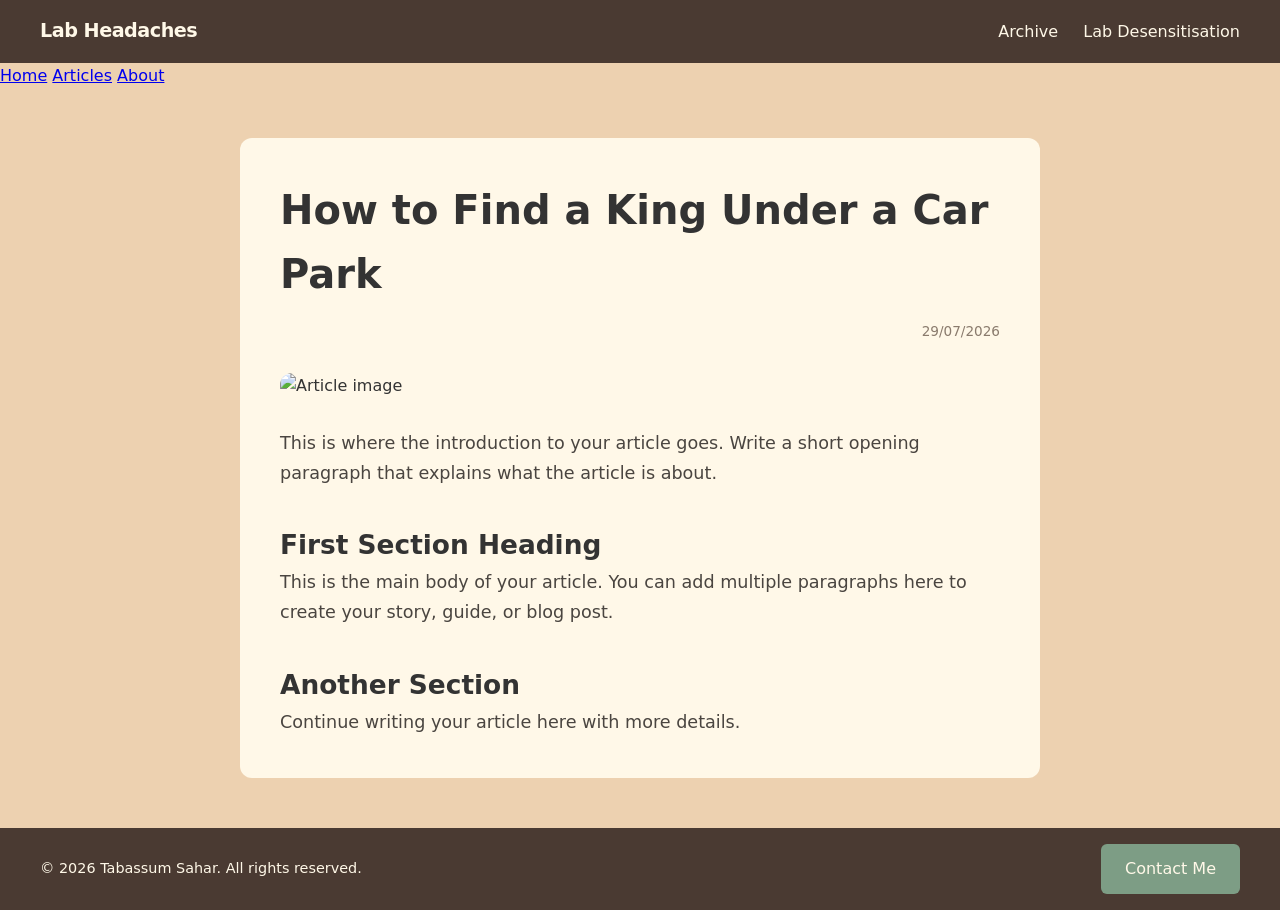
==== king-car-park.html @ c1be3206 "Continued building" ====
<!DOCTYPE html>
<html lang="en">

<!-- ------------------------------------------------------------------------------------ -->
<head>
    <meta charset="UTF-8">
    <meta name="viewport" content="width=device-width, initial-scale=1.0">
    <title>How to Find a King Under a Car Park</title>
    <link rel="stylesheet" href="style.css">
</head>

<!-- ------------------------------------------------------------------------------------ -->
<body>

     <!-- Navigation Bar -->
    <nav class="navbar">
        <a href="index.html" class="logo">Lab Headaches</a>    <!-- makes the logo clickable -->

        <div class="nav-links">    <!-- these point to pages I can create later in the same folder -->
            <a href="archive.html">Archive</a>
            <a href="labdesensitisation.html">Lab Desensitisation</a>
        </div>
    </nav>

    <!-- --------------------------------------- -->
    <header>
        <nav>
            <a href="index.html">Home</a>
            <a href="#">Articles</a>
            <a href="#">About</a>
        </nav>
    </header>

    <!-- --------------------------------------- -->
    <main class="article-page">

        <article>
            <h1>How to Find a King Under a Car Park</h1>
            <p class="article-date">
                29/07/2026
            </p>

            <!-- ------------------- -->
            <img class="article-image" 
                 src="images/king-car-park.jpg" 
                 alt="Article image">

            <!-- ------------------- -->
            <div class="article-text">
                <p>
                    This is where the introduction to your article goes.
                    Write a short opening paragraph that explains what the
                    article is about.
                </p>

                <h2>First Section Heading</h2>
                <p>
                    This is the main body of your article. You can add
                    multiple paragraphs here to create your story, guide,
                    or blog post.
                </p>

                <h2>Another Section</h2>
                <p>
                    Continue writing your article here with more details.
                </p>
            </div>

        </article>

    </main>

    <!-- --------------------------------------- -->
    <footer class="site-footer">
        <p>© 2026 Tabassum Sahar. All rights reserved.</p>
        <a href="https://www.linkedin.com/in/tabassum-sahar/" class="cta-button">Contact Me</a>
    </footer>

<!-- --------------------------------------- -->
</body>
</html>
---- style.css ----
/* ------------------------------------------------------------------------------------ */
/* 1. Global Reset & Fonts */
* {
    margin: 0;
    padding: 0;
    box-sizing: border-box;
    font-family: system-ui, -apple-system, sans-serif;
}

:root {
    --blue: #1B2A4A;
    --cream: #FFF8E8;
    --white: #FFFFFF;
    --paper: #EDD1B0;
    --green: #7D9D85;
    --black: #333333;
    --lblue: #3A86FF;
    --brown: #4A3A32;
}

body {
    background-color: var(--paper);
    color: var(--black);
    line-height: 1.6;
}

/* ------------------------------------------------------------------------------------ */
/* 2. Navigation Bar Styling */
.navbar,
.site-footer {
    background-color: var(--brown);
    color: var(--cream);
}

.navbar {
    display: flex;
    justify-content: space-between;
    align-items: center;
    padding: 16px 40px;
    border-bottom: none;
}

.logo {
    color: var(--cream);
    text-decoration: none;
    font-weight: 700;
    font-size: 1.2rem;
    letter-spacing: -0.5px;
}

.nav-links a {
    text-decoration: none;
    color:var(--cream);
    margin-left: 20px;
    font-weight: 500;
    transition: color 0.2s ease;
}

.nav-links a:hover {
    color: var(--cream);
    opacity: 0.8;
}

/* ------------------------------------------------------------------------------------ */
/* 3. Main Layout Container */
.container {
    max-width: 1200px;
    width: 95%;
    margin: 0 auto;
}

/* ------------------------------------------------------------------------------------ */
/* 4. Text & Button Styling */
.hero h1 {
    font-size: clamp(2.2rem, 5vw, 3rem);
    font-weight: 800;
    margin-bottom: 10px;
    letter-spacing: -1px;
}

.hero {
    padding: 60px 0;
}

.bio {
    font-size: 1.1rem;
    color: var(--black);
    margin-bottom: 40px;
}

.cta-button {
    display: inline-block;
    background-color: var(--green);
    color: var(--cream);
    text-decoration: none;
    padding: 12px 24px;
    border-radius: 6px;
    font-weight: 500;
    transition: background-color 0.2s ease;
}

.cta-button:hover,
.cta-button:focus {
    background-color: #688671;
}

/* ------------------------------------------------------------------------------------ */
/* 5. Header & Footer Layout Styling */

.site-footer {
    display: flex;
    justify-content: space-between;
    align-items: center;
    padding: 16px 40px;
    border-top: none;
    margin-top: auto;
}

.site-footer p {
    color: var(--cream);
    font-size: 0.9rem;
}

/* ------------------------------------------------------------------------------------ */
/* 6. Article Cards */

.articles {
    display: flex;
    gap: 25px;
    margin-top: 40px;
}

.article-card {
    background-color: var(--cream);
    border-radius: 12px;
    overflow: hidden;                   /* makes image also rounded */
    width: 300px;
    text-decoration: none;
    color: var(--black);
    transition: transform 0.2s ease;
}

.article-card:hover {
    transform: translateY(-5px);
}

.article-card img {
    width: 100%;
    height: 180px;
    object-fit: cover;                  /* so image will not stretch */
}

.article-content {
    padding: 20px;
}

.article-content h3 {
    font-size: 1.3rem;
    margin: 0 0 10px;
    color: var(--black);
}

.article-content p {
    margin: 0;
    font-size: 0.95rem;
    color: #6B6258;
    line-height: 1.5;
}

.article-card h3,
.article-card p {
    color: inherit;
}

.article-date {
    display: block;
    text-align: right;
    margin-top: 15px;
    font-size: 0.8rem;
    color: #8A7B6D;
}

/* ------------------------------------------------------------------------------------ */
/* 7. Dividers */

hr {
  border: none;               /* Removes the default ugly browser style */
  height: 1px;               /* Keeps the divider crisp and thin */
  background-color: var(--brown); /* Matches your pale card border color */
  margin: 30px 0;            /* Adds a clean 30px spacing above and below the line */
}

/* ------------------------------------------------------------------------------------ */
/* 8. Article Pages */

.article-page {
    max-width: 800px;
    margin: 50px auto;
    background-color: var(--cream);
    padding: 40px;
    border-radius: 12px;
}

.article-page h1 {
    font-size: 2.5rem;
    color: var(--black);
    margin-bottom: 10px;
}

.article-page .article-date {
    text-align: right;
    margin-bottom: 30px;
    color: #8A7B6D;
    font-size: 0.85rem;
}

.article-image {
    width: 100%;
    border-radius: 12px;
    margin-bottom: 30px;
}

.article-text {
    font-size: 1.1rem;
    line-height: 1.7;
    color: #4A4540;
}

.article-text h2 {
    margin-top: 35px;
    color: var(--black);
}
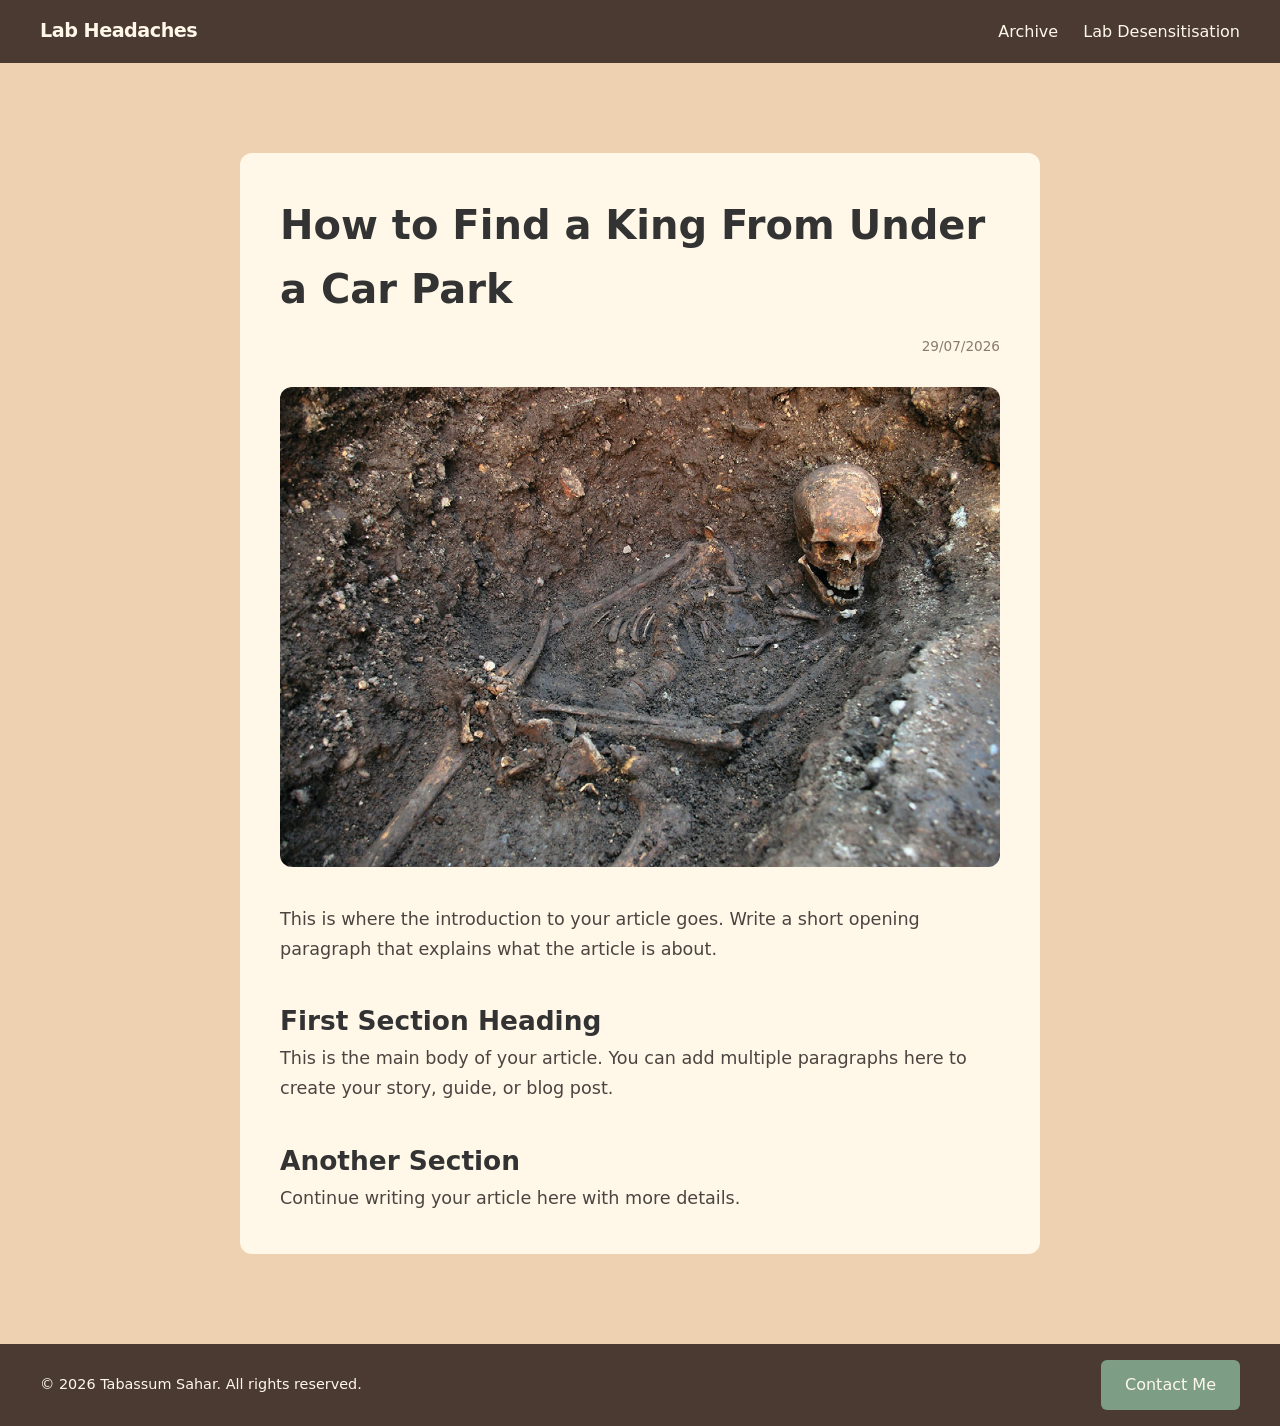
==== commit eb82e144: "Formatting changes" ====
--- a/king-car-park.html
+++ b/king-car-park.html
@@ -5,7 +5,7 @@
 <head>
     <meta charset="UTF-8">
     <meta name="viewport" content="width=device-width, initial-scale=1.0">
-    <title>How to Find a King Under a Car Park</title>
+    <title>How to Find a King From Under a Car Park</title>
     <link rel="stylesheet" href="style.css">
 </head>
 
@@ -23,27 +23,21 @@
     </nav>
 
     <!-- --------------------------------------- -->
-    <header>
-        <nav>
-            <a href="index.html">Home</a>
-            <a href="#">Articles</a>
-            <a href="#">About</a>
-        </nav>
-    </header>
+    <main>
+        <article class="article-page">
 
-    <!-- --------------------------------------- -->
-    <main class="article-page">
-
-        <article>
-            <h1>How to Find a King Under a Car Park</h1>
+            <h1>How to Find a King From Under a Car Park</h1>
             <p class="article-date">
                 29/07/2026
+            </p>
+            <p class="filters-button">
+                
             </p>
 
             <!-- ------------------- -->
             <img class="article-image" 
                  src="images/king-car-park.jpg" 
-                 alt="Article image">
+                 alt="King Richard III, an oblique view looking west." From ‘The king in the car park’: new light on the death and burial of Richard III in the Grey Friars church, Leicester, in 1485 (DOI: 10.1017/S0003598X00049103)">
 
             <!-- ------------------- -->
             <div class="article-text">
--- a/style.css
+++ b/style.css
@@ -1,5 +1,7 @@
 /* ------------------------------------------------------------------------------------ */
-/* 1. Global Reset & Fonts */
+/* SETUP & FONTS */
+/* ------------------------------------------------------------------------------------ */
+
 * {
     margin: 0;
     padding: 0;
@@ -7,25 +9,57 @@
     font-family: system-ui, -apple-system, sans-serif;
 }
 
+/* to refer back to */
 :root {
-    --blue: #1B2A4A;
+    --black: #333333;
+    --white: #FFFFFF;
     --cream: #FFF8E8;
-    --white: #FFFFFF;
     --paper: #EDD1B0;
     --green: #7D9D85;
-    --black: #333333;
     --lblue: #3A86FF;
+    --dblue: #1B2A4A;
     --brown: #4A3A32;
+    --lbrown: #5b3d1d;
+}
+
+html {
+    background-color: var(--brown);
 }
 
 body {
+    background-color: var(--brown);
+    color: var(--black);
+    line-height: 1.6;
+    min-height: 100vh;
+}
+
+.container {
+    max-width: 1200px;
+    width: 95%;
+    margin: 0 auto;
+}
+
+main {
     background-color: var(--paper);
-    color: var(--black);
-    line-height: 1.6;
-}
-
-/* ------------------------------------------------------------------------------------ */
-/* 2. Navigation Bar Styling */
+    padding-top: 40px;
+    padding-bottom: 40px;
+}
+
+/* ------------------------------------------------------------------------------------ */
+/* DIVIDER STYLING */
+/* ------------------------------------------------------------------------------------ */
+
+hr {
+  border: none;                      /* removes default browser style */
+  height: 1px;
+  background-color: var(--brown);
+  margin: 30px 0;
+}
+
+/* ------------------------------------------------------------------------------------ */
+/* NAVBAR STYLING */
+/* ------------------------------------------------------------------------------------ */
+
 .navbar,
 .site-footer {
     background-color: var(--brown);
@@ -61,16 +95,11 @@
     opacity: 0.8;
 }
 
-/* ------------------------------------------------------------------------------------ */
-/* 3. Main Layout Container */
-.container {
-    max-width: 1200px;
-    width: 95%;
-    margin: 0 auto;
-}
-
-/* ------------------------------------------------------------------------------------ */
-/* 4. Text & Button Styling */
+
+/* ------------------------------------------------------------------------------------ */
+/* TEXT & BUTTON STYLING */
+/* ------------------------------------------------------------------------------------ */
+
 .hero h1 {
     font-size: clamp(2.2rem, 5vw, 3rem);
     font-weight: 800;
@@ -88,6 +117,9 @@
     margin-bottom: 40px;
 }
 
+/* --------------------- */
+/* Contact Me button */
+/* --------------------- */
 .cta-button {
     display: inline-block;
     background-color: var(--green);
@@ -104,8 +136,69 @@
     background-color: #688671;
 }
 
-/* ------------------------------------------------------------------------------------ */
-/* 5. Header & Footer Layout Styling */
+/* ------------------------------------------ */
+/* search bar styling */
+/* ------------------------------------------ */
+
+#search-box {
+    width: 100%;
+    max-width: 500px;
+    padding: 12px 16px;
+    font-size: 1rem;
+    color: var(--black);
+    background-color: var(--cream);
+    border: 2px solid transparent;
+    border-radius: 999px;
+    outline: none;
+    transition: 0.2s ease;
+    display: block;
+    margin: 0 auto;
+}
+
+#search-box::placeholder {
+    color: #8A7B6D;
+}
+
+#search-box:focus {
+    border-color: var(--green);
+    box-shadow: 0 0 0 3px rgba(125, 157, 133, 0.2);
+}
+
+/* ------------------------------------------ */
+/* search bar category button styling */
+/* ------------------------------------------ */
+
+.filters {
+    display: flex;
+    justify-content: center;
+    gap: 0.5rem;
+    margin: 1rem 0;
+    flex-wrap: wrap;
+}
+
+.filters button,
+#tag-filters button {
+    padding: 4px 10px;
+    font-size: 0.8rem;
+    font-weight: 600;
+    border: none;
+    border-radius: 999px;
+    cursor: pointer;
+    transition: 0.2s;
+    color: var(--black);
+}
+
+#tag-filters {
+    display: flex;
+    justify-content: center;
+    gap: 0.5rem;
+    margin: 0.5rem 0 1rem 1rem;
+    flex-wrap: wrap;
+}
+
+/* ------------------------------------------------------------------------------------ */
+/* HEADER & FOOTER STYLING */
+/* ------------------------------------------------------------------------------------ */
 
 .site-footer {
     display: flex;
@@ -122,7 +215,8 @@
 }
 
 /* ------------------------------------------------------------------------------------ */
-/* 6. Article Cards */
+/* ARTICLE CARD STYLING */
+/* ------------------------------------------------------------------------------------ */
 
 .articles {
     display: flex;
@@ -172,6 +266,13 @@
     color: inherit;
 }
 
+.card-footer {                  /* makes each card have a set footer for date and categories */
+    display: flex;
+    justify-content: space-between;
+    align-items: center;
+    margin-top: 1rem;
+}
+
 .article-date {
     display: block;
     text-align: right;
@@ -180,18 +281,52 @@
     color: #8A7B6D;
 }
 
-/* ------------------------------------------------------------------------------------ */
-/* 7. Dividers */
-
-hr {
-  border: none;               /* Removes the default ugly browser style */
-  height: 1px;               /* Keeps the divider crisp and thin */
-  background-color: var(--brown); /* Matches your pale card border color */
-  margin: 30px 0;            /* Adds a clean 30px spacing above and below the line */
-}
-
-/* ------------------------------------------------------------------------------------ */
-/* 8. Article Pages */
+/* ------------------------------------------ */
+/* search button category & tag styling */
+/* ------------------------------------------ */
+
+.category-badge {               /* makes categories have a coloured background */
+    display: inline-block;
+    padding: 4px 10px;
+    font-size: 0.8rem;
+    font-weight: 600;
+    border-radius: 999px;
+    background: #d9c5a5;
+    color: var(--black);
+    margin-top: 0.5rem;
+}
+
+.filters button:hover,              /* jumpy jump */
+#tag-filters button:hover {
+    transform: translateY(-1px);
+    opacity: 0.9;
+}
+
+.filters button.active,               /* shows which are active */
+#tag-filters button.active {
+    outline: 2px solid #333;
+}
+
+#tag-filters button {
+    font-size: 0.75rem;
+}
+
+/* --------------------- */
+/* category & child tag colours */
+/* --------------------- */
+
+.history {
+    background: #fdc752;
+    color: var(--black);
+}
+.methods {
+    background: #afc9e7;
+    color: var(--black);
+}
+
+/* ------------------------------------------------------------------------------------ */
+/* ARTICLE PAGE (.html) STYLING */
+/* ------------------------------------------------------------------------------------ */
 
 .article-page {
     max-width: 800px;
